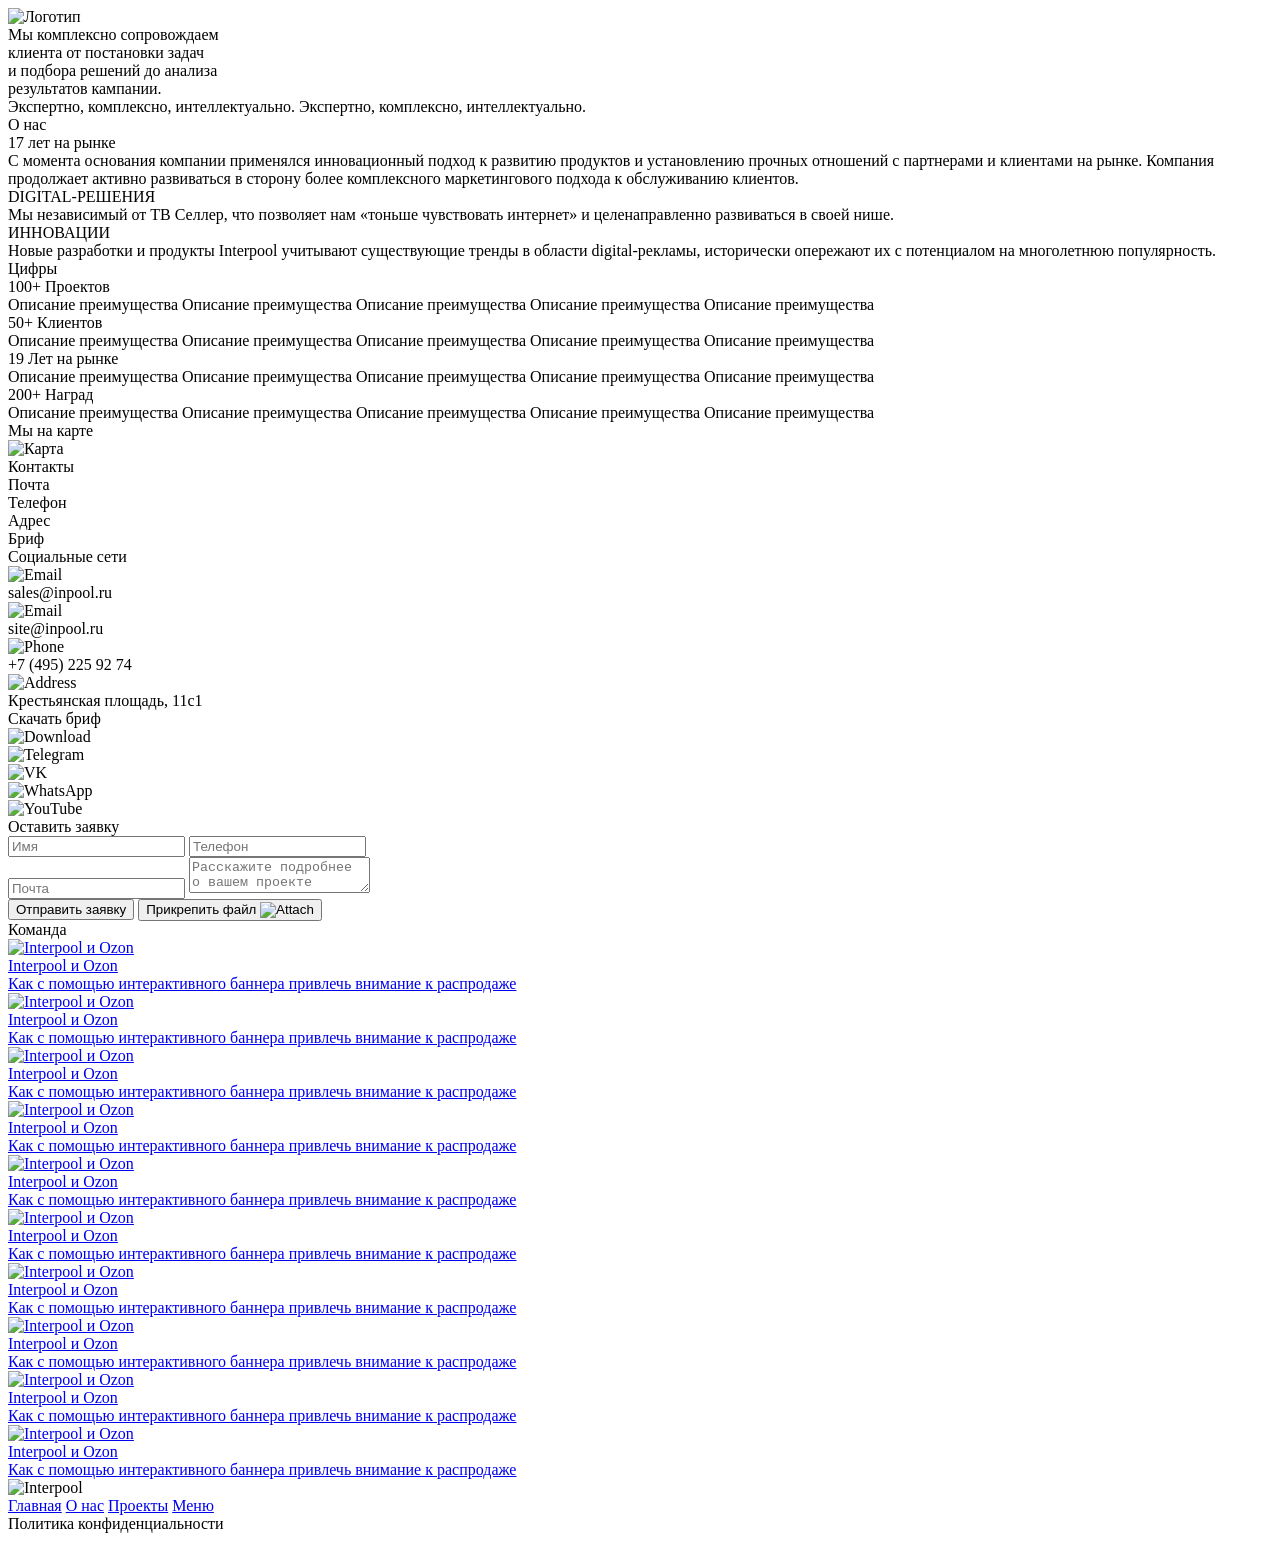
==== about_index.html @ a1ccbcf1 "Add files via upload" ====
<!DOCTYPE html>
<html lang="ru">
<head>
    <meta charset="UTF-8">
    <meta name="viewport" content="width=device-width, initial-scale=1.0">
    <title>О нас - Interpool</title>
    
    <link href="https://db.onlinewebfonts.com/c/f02cf2e6e27a17bcfe9efa18c041c208?family=Redcollar" rel="stylesheet">
    
    <link href="https://fonts.googleapis.com/css2?family=Manrope:wght@400&display=swap" rel="stylesheet">
    
    <link href="https://db.onlinewebfonts.com/c/6b6e6c7b7b7b7b7b7b7b7b7b7b7b7b7b?family=TT+Commons+Regular" rel="stylesheet">
    
    <script src="https://cdnjs.cloudflare.com/ajax/libs/gsap/3.12.5/gsap.min.js"></script>
    
    <link rel="stylesheet" href="css/about_style.css">
</head>
<body>
    <div class="main-container">
        <header class="header">
            <div class="logo">
                <img src="imgs/logo.png" alt="Логотип">
            </div>
            <div class="burger-menu" id="burgerMenu">
                <span></span>
                <span></span>
                <span></span>
            </div>
        </header>
        
        <div class="hero-text">
            Мы <span class="red-text">комплексно</span> сопровождаем<br>
            клиента от постановки задач<br>
            и подбора решений до анализа<br>
            <span class="red-text">результатов</span> кампании.
        </div>
        
        <div class="dark-section">
            <div class="marquee-container">
                <div class="marquee-track">
                    <span class="marquee-text">Экспертно, комплексно, интеллектуально.</span>
                    <span class="marquee-text">Экспертно, комплексно, интеллектуально.</span>
                </div>
            </div>
            
            <div class="about-content-block">
                <div class="about-title">О нас</div>
                
                <div class="about-description-grid">
                    <div class="about-column">
                        <div class="about-subtitle">17 лет на рынке</div>
                        <div class="about-text">
                            С момента основания компании применялся инновационный подход к развитию продуктов и установлению прочных отношений с партнерами и клиентами на рынке. Компания продолжает активно развиваться в сторону более комплексного маркетингового подхода к обслуживанию клиентов.
                        </div>
                    </div>
                    
                    <div class="about-column">
                        <div class="about-subtitle">DIGITAL-РЕШЕНИЯ</div>
                        <div class="about-text">
                            Мы независимый от ТВ Селлер, что позволяет нам «тоньше чувствовать интернет» и целенаправленно развиваться в своей нише.
                        </div>
                    </div>
                    
                    <div class="about-column">
                        <div class="about-subtitle">ИННОВАЦИИ</div>
                        <div class="about-text">
                            Новые разработки и продукты Interpool учитывают существующие тренды в области digital-рекламы, исторически опережают их с потенциалом на многолетнюю популярность.
                        </div>
                    </div>
                </div>
            </div>
            
            <div class="numbers-section">
                <div class="numbers-title">Цифры</div>
                
                <div class="numbers-grid">
                    <div class="number-item">
                        <div class="number-value">
                            <span class="number">100+</span>
                            <span class="number-label">Проектов</span>
                        </div>
                        <div class="number-description">
                            Описание преимущества Описание преимущества Описание преимущества Описание преимущества Описание преимущества
                        </div>
                    </div>
                    
                    <div class="number-item">
                        <div class="number-value">
                            <span class="number">50+</span>
                            <span class="number-label">Клиентов</span>
                        </div>
                        <div class="number-description">
                            Описание преимущества Описание преимущества Описание преимущества Описание преимущества Описание преимущества
                        </div>
                    </div>
                    
                    <div class="number-item">
                        <div class="number-value">
                            <span class="number">19</span>
                            <span class="number-label">Лет на рынке</span>
                        </div>
                        <div class="number-description">
                            Описание преимущества Описание преимущества Описание преимущества Описание преимущества Описание преимущества
                        </div>
                    </div>
                    
                    <div class="number-item">
                        <div class="number-value">
                            <span class="number">200+</span>
                            <span class="number-label">Наград</span>
                        </div>
                        <div class="number-description">
                            Описание преимущества Описание преимущества Описание преимущества Описание преимущества Описание преимущества
                        </div>
                    </div>
                </div>
            </div>
            
            <div class="map-section">
                <div class="map-title">Мы на карте</div>
                <div class="map-container">
                    <img src="imgs/map.png" alt="Карта" class="map-image">
                </div>
            </div>
            
            <div class="contacts-section">
                <div class="contacts-title">Контакты</div>
                
                <div class="contacts-wrapper">
                    <div class="contacts-headers">
                        <div class="contact-header">Почта</div>
                        <div class="contact-header">Телефон</div>
                        <div class="contact-header">Адрес</div>
                        <div class="contact-header">Бриф</div>
                        <div class="contact-header">Социальные сети</div>
                    </div>
                    
                    <div class="contacts-grid">
                        <div class="contact-column">
                            <div class="contact-item">
                                <div class="contact-icon">
                                    <img src="imgs/mail.png" alt="Email" class="contact-icon-img">
                                </div>
                                <div class="contact-text">sales@inpool.ru</div>
                            </div>
                            <div class="contact-item secondary-email">
                                <div class="contact-icon">
                                    <img src="imgs/mail.png" alt="Email" class="contact-icon-img">
                                </div>
                                <div class="contact-text">site@inpool.ru</div>
                            </div>
                        </div>
                        
                        <div class="contact-column">
                            <div class="contact-item">
                                <div class="contact-icon">
                                    <img src="imgs/phone.png" alt="Phone" class="contact-icon-img">
                                </div>
                                <div class="contact-text">+7 (495) 225 92 74</div>
                            </div>
                        </div>
                        
                        <div class="contact-column">
                            <div class="contact-item">
                                <div class="contact-icon">
                                    <img src="imgs/indicator.png" alt="Address" class="contact-icon-img">
                                </div>
                                <div class="contact-text">Крестьянская площадь, 11с1</div>
                            </div>
                        </div>
                        
                        <div class="contact-column">
                            <div class="contact-item brief-item">
                                <div class="contact-text">Скачать бриф</div>
                                <div class="contact-icon">
                                    <img src="imgs/loading.png" alt="Download" class="contact-icon-img">
                                </div>
                            </div>
                        </div>
                        
                        <div class="contact-column">
                            <div class="contact-item social-item">
                                <div class="contact-icon">
                                    <img src="imgs/tg.png" alt="Telegram" class="contact-icon-img">
                                </div>
                                <div class="contact-icon">
                                    <img src="imgs/vk.png" alt="VK" class="contact-icon-img">
                                </div>
                                <div class="contact-icon">
                                    <img src="imgs/whatsapp.png" alt="WhatsApp" class="contact-icon-img">
                                </div>
                                <div class="contact-icon">
                                    <img src="imgs/youtube.png" alt="YouTube" class="contact-icon-img">
                                </div>
                            </div>
                        </div>
                    </div>
                </div>
            </div>
            
            <div class="form-section">
                <div class="form-title">Оставить заявку</div>
                
                <div class="form-container">
                    <div class="form-row">
                        <input type="text" class="form-input form-input-half" placeholder="Имя">
                        <input type="tel" class="form-input form-input-half" placeholder="Телефон">
                    </div>
                    
                    <input type="email" class="form-input form-input-full" placeholder="Почта">
                    
                    <textarea class="form-textarea" placeholder="Расскажите подробнее о вашем проекте"></textarea>
                </div>
                
                <div class="form-buttons">
                    <button class="form-btn form-btn-primary">Отправить заявку</button>
                    <button class="form-btn form-btn-secondary">
                        Прикрепить файл
                        <img src="imgs/loading.png" alt="Attach" class="btn-icon">
                    </button>
                </div>
            </div>
        </div>
        
        <div class="team-section">
            <div class="team-title">Команда</div>
            
            <div class="team-container" id="teamContainer">
                <div class="team-wrapper">
                    <a href="#" class="team-item-link">
                        <div class="team-item">
                            <div class="team-image">
                                <img src="imgs/checker.png" alt="Interpool и Ozon" class="team-img">
                            </div>
                            <div class="team-content">
                                <div class="team-name">Interpool и Ozon</div>
                                <div class="team-description">Как с помощью интерактивного баннера привлечь внимание к распродаже</div>
                            </div>
                        </div>
                    </a>
                    
                    <a href="#" class="team-item-link">
                        <div class="team-item">
                            <div class="team-image">
                                <img src="imgs/checker.png" alt="Interpool и Ozon" class="team-img">
                            </div>
                            <div class="team-content">
                                <div class="team-name">Interpool и Ozon</div>
                                <div class="team-description">Как с помощью интерактивного баннера привлечь внимание к распродаже</div>
                            </div>
                        </div>
                    </a>
                    
                    <a href="#" class="team-item-link">
                        <div class="team-item">
                            <div class="team-image">
                                <img src="imgs/checker.png" alt="Interpool и Ozon" class="team-img">
                            </div>
                            <div class="team-content">
                                <div class="team-name">Interpool и Ozon</div>
                                <div class="team-description">Как с помощью интерактивного баннера привлечь внимание к распродаже</div>
                            </div>
                        </div>
                    </a>
                    
                    <a href="#" class="team-item-link">
                        <div class="team-item">
                            <div class="team-image">
                                <img src="imgs/checker.png" alt="Interpool и Ozon" class="team-img">
                            </div>
                            <div class="team-content">
                                <div class="team-name">Interpool и Ozon</div>
                                <div class="team-description">Как с помощью интерактивного баннера привлечь внимание к распродаже</div>
                            </div>
                        </div>
                    </a>
                    
                    <a href="#" class="team-item-link">
                        <div class="team-item">
                            <div class="team-image">
                                <img src="imgs/checker.png" alt="Interpool и Ozon" class="team-img">
                            </div>
                            <div class="team-content">
                                <div class="team-name">Interpool и Ozon</div>
                                <div class="team-description">Как с помощью интерактивного баннера привлечь внимание к распродаже</div>
                            </div>
                        </div>
                    </a>
                    
                    <a href="#" class="team-item-link">
                        <div class="team-item">
                            <div class="team-image">
                                <img src="imgs/checker.png" alt="Interpool и Ozon" class="team-img">
                            </div>
                            <div class="team-content">
                                <div class="team-name">Interpool и Ozon</div>
                                <div class="team-description">Как с помощью интерактивного баннера привлечь внимание к распродаже</div>
                            </div>
                        </div>
                    </a>
                    
                    <a href="#" class="team-item-link">
                        <div class="team-item">
                            <div class="team-image">
                                <img src="imgs/checker.png" alt="Interpool и Ozon" class="team-img">
                            </div>
                            <div class="team-content">
                                <div class="team-name">Interpool и Ozon</div>
                                <div class="team-description">Как с помощью интерактивного баннера привлечь внимание к распродаже</div>
                            </div>
                        </div>
                    </a>
                    
                    <a href="#" class="team-item-link">
                        <div class="team-item">
                            <div class="team-image">
                                <img src="imgs/checker.png" alt="Interpool и Ozon" class="team-img">
                            </div>
                            <div class="team-content">
                                <div class="team-name">Interpool и Ozon</div>
                                <div class="team-description">Как с помощью интерактивного баннера привлечь внимание к распродаже</div>
                            </div>
                        </div>
                    </a>
                    
                    <a href="#" class="team-item-link">
                        <div class="team-item">
                            <div class="team-image">
                                <img src="imgs/checker.png" alt="Interpool и Ozon" class="team-img">
                            </div>
                            <div class="team-content">
                                <div class="team-name">Interpool и Ozon</div>
                                <div class="team-description">Как с помощью интерактивного баннера привлечь внимание к распродаже</div>
                            </div>
                        </div>
                    </a>
                    
                    <a href="#" class="team-item-link">
                        <div class="team-item">
                            <div class="team-image">
                                <img src="imgs/checker.png" alt="Interpool и Ozon" class="team-img">
                            </div>
                            <div class="team-content">
                                <div class="team-name">Interpool и Ozon</div>
                                <div class="team-description">Как с помощью интерактивного баннера привлечь внимание к распродаже</div>
                            </div>
                        </div>
                    </a>
                </div>
            </div>
        </div>
        
        <div class="content-placeholder"></div>
        
        <footer class="footer">
            <div class="footer-content">
                <div class="footer-logo">
                    <img src="imgs/logo_big.png" alt="Interpool">
                </div>
                
                <div class="footer-right">
                    <div class="footer-nav">
                        <a href="main_index.html" class="footer-nav-link">Главная</a>
                        <a href="about_index.html" class="footer-nav-link">О нас</a>
                        <a href="case_index.html" class="footer-nav-link">Проекты</a>
                        <a href="index.html" class="footer-nav-link">Меню</a>
                    </div>
                    
                    <div class="footer-policy">
                        Политика конфиденциальности
                    </div>
                </div>
            </div>
        </footer>
    </div>
    
    <script src="js/about_script.js"></script>
</body>
</html>
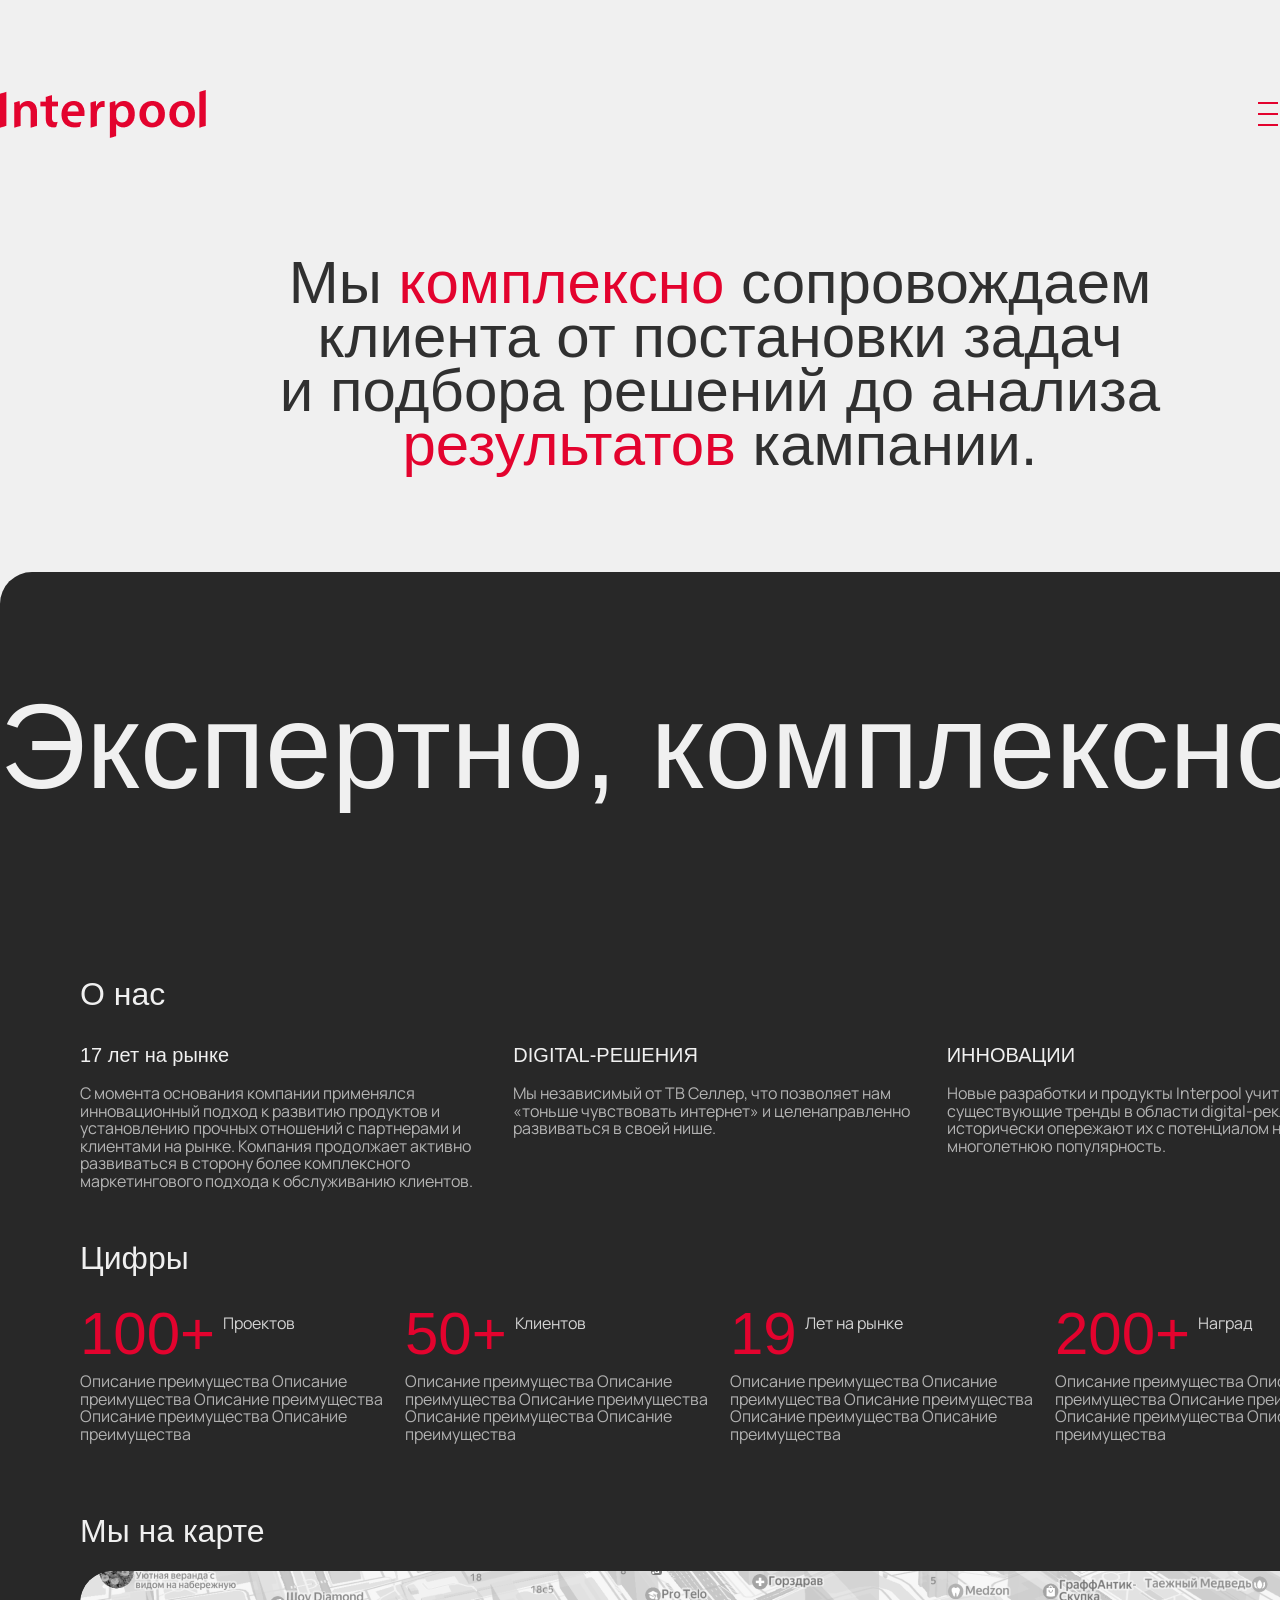
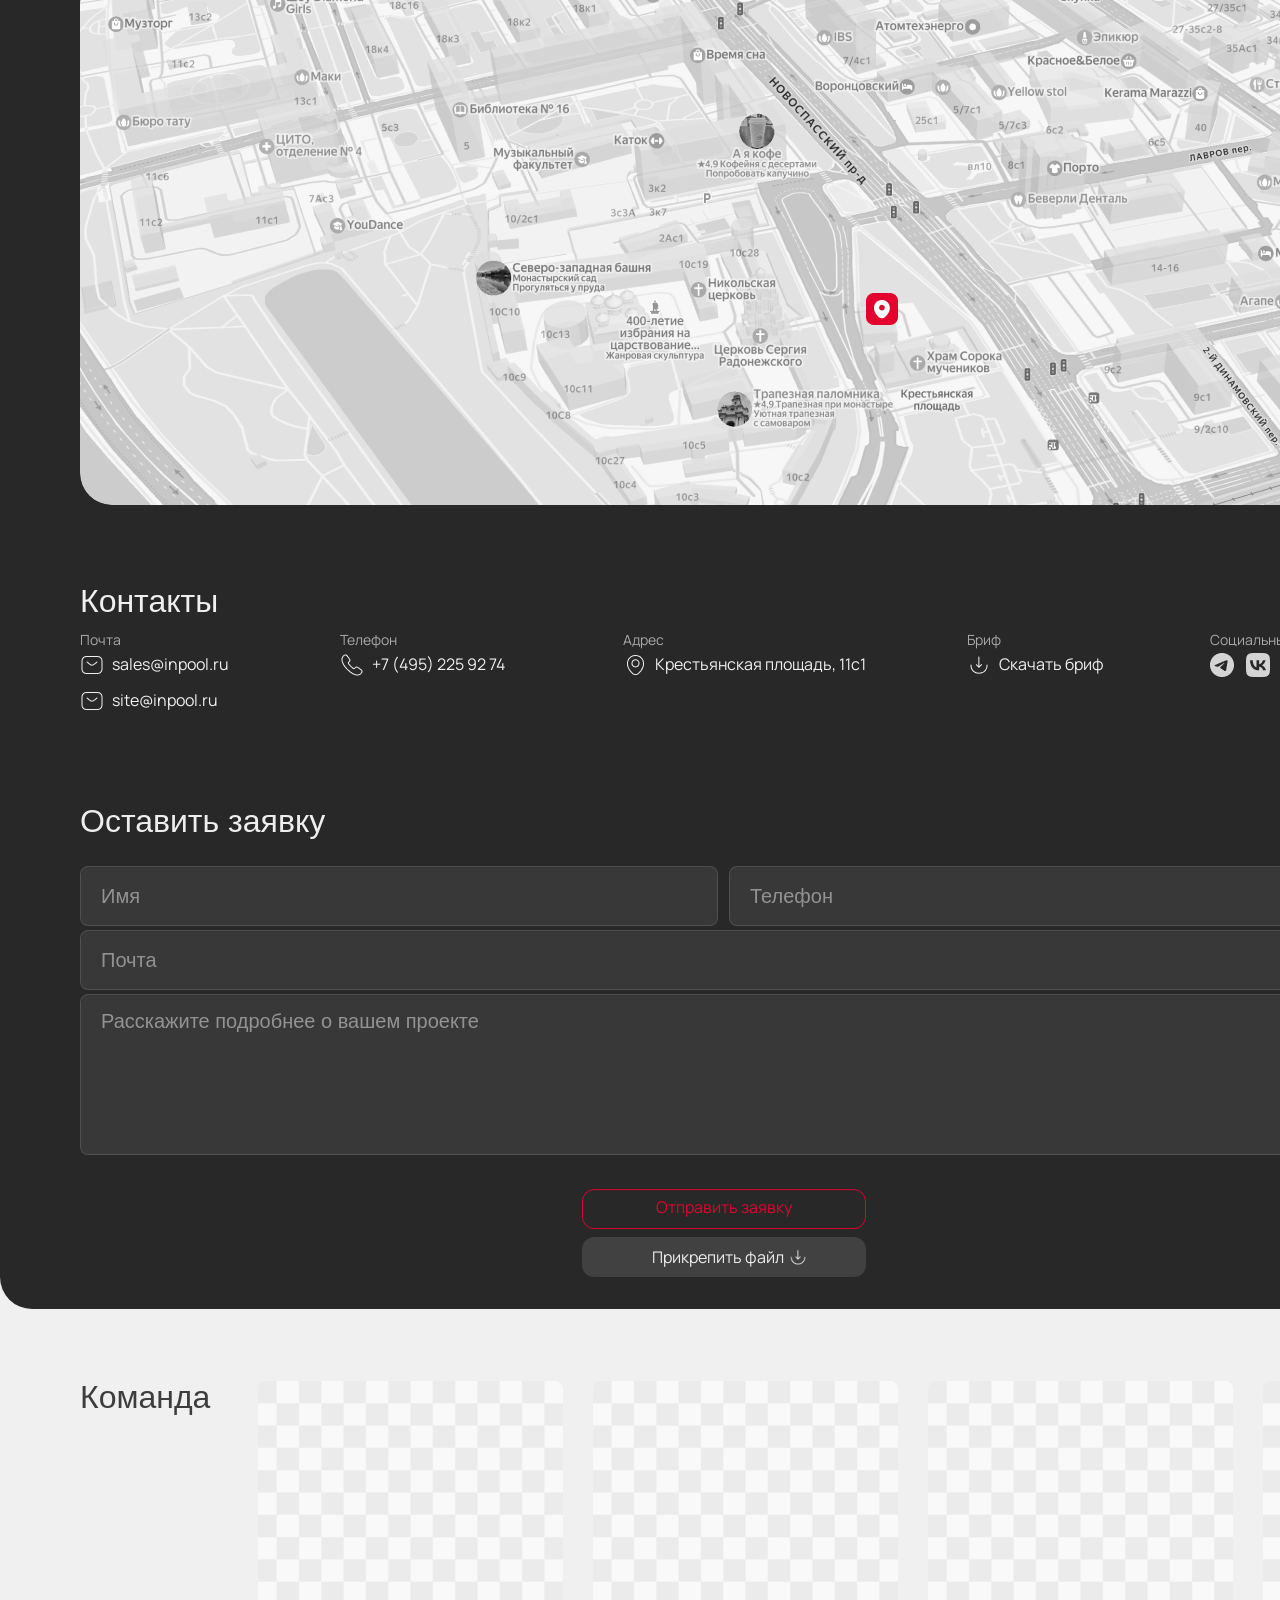
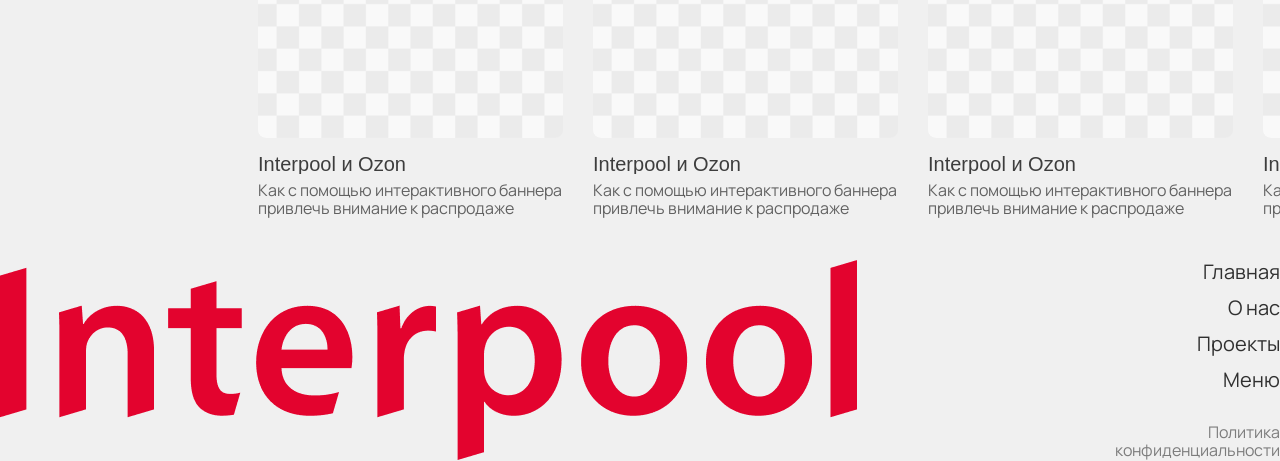
==== commit 85890e57: "Add files via upload" ====
--- a/about_index.html
+++ b/about_index.html
@@ -28,201 +28,205 @@
             </div>
         </header>
         
-        <div class="hero-text">
-            Мы <span class="red-text">комплексно</span> сопровождаем<br>
-            клиента от постановки задач<br>
-            и подбора решений до анализа<br>
-            <span class="red-text">результатов</span> кампании.
-        </div>
+        <section class="hero-section">
+            <div class="hero-text">
+                Мы <span class="red-text">комплексно</span> сопровождаем<br>
+                клиента от постановки задач<br>
+                и подбора решений до анализа<br>
+                <span class="red-text">результатов</span> кампании.
+            </div>
+        </section>
         
-        <div class="dark-section">
-            <div class="marquee-container">
-                <div class="marquee-track">
-                    <span class="marquee-text">Экспертно, комплексно, интеллектуально.</span>
-                    <span class="marquee-text">Экспертно, комплексно, интеллектуально.</span>
-                </div>
-            </div>
-            
-            <div class="about-content-block">
-                <div class="about-title">О нас</div>
-                
-                <div class="about-description-grid">
-                    <div class="about-column">
-                        <div class="about-subtitle">17 лет на рынке</div>
-                        <div class="about-text">
-                            С момента основания компании применялся инновационный подход к развитию продуктов и установлению прочных отношений с партнерами и клиентами на рынке. Компания продолжает активно развиваться в сторону более комплексного маркетингового подхода к обслуживанию клиентов.
-                        </div>
-                    </div>
-                    
-                    <div class="about-column">
-                        <div class="about-subtitle">DIGITAL-РЕШЕНИЯ</div>
-                        <div class="about-text">
-                            Мы независимый от ТВ Селлер, что позволяет нам «тоньше чувствовать интернет» и целенаправленно развиваться в своей нише.
-                        </div>
-                    </div>
-                    
-                    <div class="about-column">
-                        <div class="about-subtitle">ИННОВАЦИИ</div>
-                        <div class="about-text">
-                            Новые разработки и продукты Interpool учитывают существующие тренды в области digital-рекламы, исторически опережают их с потенциалом на многолетнюю популярность.
-                        </div>
-                    </div>
-                </div>
-            </div>
-            
-            <div class="numbers-section">
-                <div class="numbers-title">Цифры</div>
-                
-                <div class="numbers-grid">
-                    <div class="number-item">
-                        <div class="number-value">
-                            <span class="number">100+</span>
-                            <span class="number-label">Проектов</span>
-                        </div>
-                        <div class="number-description">
-                            Описание преимущества Описание преимущества Описание преимущества Описание преимущества Описание преимущества
-                        </div>
-                    </div>
-                    
-                    <div class="number-item">
-                        <div class="number-value">
-                            <span class="number">50+</span>
-                            <span class="number-label">Клиентов</span>
-                        </div>
-                        <div class="number-description">
-                            Описание преимущества Описание преимущества Описание преимущества Описание преимущества Описание преимущества
-                        </div>
-                    </div>
-                    
-                    <div class="number-item">
-                        <div class="number-value">
-                            <span class="number">19</span>
-                            <span class="number-label">Лет на рынке</span>
-                        </div>
-                        <div class="number-description">
-                            Описание преимущества Описание преимущества Описание преимущества Описание преимущества Описание преимущества
-                        </div>
-                    </div>
-                    
-                    <div class="number-item">
-                        <div class="number-value">
-                            <span class="number">200+</span>
-                            <span class="number-label">Наград</span>
-                        </div>
-                        <div class="number-description">
-                            Описание преимущества Описание преимущества Описание преимущества Описание преимущества Описание преимущества
-                        </div>
-                    </div>
-                </div>
-            </div>
-            
-            <div class="map-section">
-                <div class="map-title">Мы на карте</div>
-                <div class="map-container">
-                    <img src="imgs/map.png" alt="Карта" class="map-image">
-                </div>
-            </div>
-            
-            <div class="contacts-section">
-                <div class="contacts-title">Контакты</div>
-                
-                <div class="contacts-wrapper">
-                    <div class="contacts-headers">
-                        <div class="contact-header">Почта</div>
-                        <div class="contact-header">Телефон</div>
-                        <div class="contact-header">Адрес</div>
-                        <div class="contact-header">Бриф</div>
-                        <div class="contact-header">Социальные сети</div>
-                    </div>
-                    
-                    <div class="contacts-grid">
-                        <div class="contact-column">
-                            <div class="contact-item">
-                                <div class="contact-icon">
-                                    <img src="imgs/mail.png" alt="Email" class="contact-icon-img">
-                                </div>
-                                <div class="contact-text">sales@inpool.ru</div>
-                            </div>
-                            <div class="contact-item secondary-email">
-                                <div class="contact-icon">
-                                    <img src="imgs/mail.png" alt="Email" class="contact-icon-img">
-                                </div>
-                                <div class="contact-text">site@inpool.ru</div>
-                            </div>
-                        </div>
-                        
-                        <div class="contact-column">
-                            <div class="contact-item">
-                                <div class="contact-icon">
-                                    <img src="imgs/phone.png" alt="Phone" class="contact-icon-img">
-                                </div>
-                                <div class="contact-text">+7 (495) 225 92 74</div>
-                            </div>
-                        </div>
-                        
-                        <div class="contact-column">
-                            <div class="contact-item">
-                                <div class="contact-icon">
-                                    <img src="imgs/indicator.png" alt="Address" class="contact-icon-img">
-                                </div>
-                                <div class="contact-text">Крестьянская площадь, 11с1</div>
-                            </div>
-                        </div>
-                        
-                        <div class="contact-column">
-                            <div class="contact-item brief-item">
-                                <div class="contact-text">Скачать бриф</div>
-                                <div class="contact-icon">
-                                    <img src="imgs/loading.png" alt="Download" class="contact-icon-img">
-                                </div>
-                            </div>
-                        </div>
-                        
-                        <div class="contact-column">
-                            <div class="contact-item social-item">
-                                <div class="contact-icon">
-                                    <img src="imgs/tg.png" alt="Telegram" class="contact-icon-img">
-                                </div>
-                                <div class="contact-icon">
-                                    <img src="imgs/vk.png" alt="VK" class="contact-icon-img">
-                                </div>
-                                <div class="contact-icon">
-                                    <img src="imgs/whatsapp.png" alt="WhatsApp" class="contact-icon-img">
-                                </div>
-                                <div class="contact-icon">
-                                    <img src="imgs/youtube.png" alt="YouTube" class="contact-icon-img">
-                                </div>
-                            </div>
-                        </div>
-                    </div>
-                </div>
-            </div>
-            
-            <div class="form-section">
-                <div class="form-title">Оставить заявку</div>
-                
-                <div class="form-container">
-                    <div class="form-row">
-                        <input type="text" class="form-input form-input-half" placeholder="Имя">
-                        <input type="tel" class="form-input form-input-half" placeholder="Телефон">
-                    </div>
-                    
-                    <input type="email" class="form-input form-input-full" placeholder="Почта">
-                    
-                    <textarea class="form-textarea" placeholder="Расскажите подробнее о вашем проекте"></textarea>
-                </div>
-                
-                <div class="form-buttons">
-                    <button class="form-btn form-btn-primary">Отправить заявку</button>
-                    <button class="form-btn form-btn-secondary">
-                        Прикрепить файл
-                        <img src="imgs/loading.png" alt="Attach" class="btn-icon">
-                    </button>
-                </div>
-            </div>
-        </div>
+        <section class="dark-section">
+            <div class="dark-container">
+                <div class="marquee-container">
+                    <div class="marquee-track">
+                        <span class="marquee-text">Экспертно, комплексно, интеллектуально.</span>
+                        <span class="marquee-text">Экспертно, комплексно, интеллектуально.</span>
+                    </div>
+                </div>
+                
+                <div class="about-content-block">
+                    <div class="about-title">О нас</div>
+                    
+                    <div class="about-description-grid">
+                        <div class="about-column">
+                            <div class="about-subtitle">17 лет на рынке</div>
+                            <div class="about-text">
+                                С момента основания компании применялся инновационный подход к развитию продуктов и установлению прочных отношений с партнерами и клиентами на рынке. Компания продолжает активно развиваться в сторону более комплексного маркетингового подхода к обслуживанию клиентов.
+                            </div>
+                        </div>
+                        
+                        <div class="about-column">
+                            <div class="about-subtitle">DIGITAL-РЕШЕНИЯ</div>
+                            <div class="about-text">
+                                Мы независимый от ТВ Селлер, что позволяет нам «тоньше чувствовать интернет» и целенаправленно развиваться в своей нише.
+                            </div>
+                        </div>
+                        
+                        <div class="about-column">
+                            <div class="about-subtitle">ИННОВАЦИИ</div>
+                            <div class="about-text">
+                                Новые разработки и продукты Interpool учитывают существующие тренды в области digital-рекламы, исторически опережают их с потенциалом на многолетнюю популярность.
+                            </div>
+                        </div>
+                    </div>
+                </div>
+                
+                <div class="numbers-section">
+                    <div class="numbers-title">Цифры</div>
+                    
+                    <div class="numbers-grid">
+                        <div class="number-item">
+                            <div class="number-value">
+                                <span class="number">100+</span>
+                                <span class="number-label">Проектов</span>
+                            </div>
+                            <div class="number-description">
+                                Описание преимущества Описание преимущества Описание преимущества Описание преимущества Описание преимущества
+                            </div>
+                        </div>
+                        
+                        <div class="number-item">
+                            <div class="number-value">
+                                <span class="number">50+</span>
+                                <span class="number-label">Клиентов</span>
+                            </div>
+                            <div class="number-description">
+                                Описание преимущества Описание преимущества Описание преимущества Описание преимущества Описание преимущества
+                            </div>
+                        </div>
+                        
+                        <div class="number-item">
+                            <div class="number-value">
+                                <span class="number">19</span>
+                                <span class="number-label">Лет на рынке</span>
+                            </div>
+                            <div class="number-description">
+                                Описание преимущества Описание преимущества Описание преимущества Описание преимущества Описание преимущества
+                            </div>
+                        </div>
+                        
+                        <div class="number-item">
+                            <div class="number-value">
+                                <span class="number">200+</span>
+                                <span class="number-label">Наград</span>
+                            </div>
+                            <div class="number-description">
+                                Описание преимущества Описание преимущества Описание преимущества Описание преимущества Описание преимущества
+                            </div>
+                        </div>
+                    </div>
+                </div>
+                
+                <div class="map-section">
+                    <div class="map-title">Мы на карте</div>
+                    <div class="map-container">
+                        <img src="imgs/map.png" alt="Карта" class="map-image">
+                    </div>
+                </div>
+                
+                <div class="contacts-section">
+                    <div class="contacts-title">Контакты</div>
+                    
+                    <div class="contacts-wrapper">
+                        <div class="contacts-headers">
+                            <div class="contact-header">Почта</div>
+                            <div class="contact-header">Телефон</div>
+                            <div class="contact-header">Адрес</div>
+                            <div class="contact-header">Бриф</div>
+                            <div class="contact-header">Социальные сети</div>
+                        </div>
+                        
+                        <div class="contacts-grid">
+                            <div class="contact-column">
+                                <div class="contact-item">
+                                    <div class="contact-icon">
+                                        <img src="imgs/mail.png" alt="Email" class="contact-icon-img">
+                                    </div>
+                                    <div class="contact-text">sales@inpool.ru</div>
+                                </div>
+                                <div class="contact-item secondary-email">
+                                    <div class="contact-icon">
+                                        <img src="imgs/mail.png" alt="Email" class="contact-icon-img">
+                                    </div>
+                                    <div class="contact-text">site@inpool.ru</div>
+                                </div>
+                            </div>
+                            
+                            <div class="contact-column">
+                                <div class="contact-item">
+                                    <div class="contact-icon">
+                                        <img src="imgs/phone.png" alt="Phone" class="contact-icon-img">
+                                    </div>
+                                    <div class="contact-text">+7 (495) 225 92 74</div>
+                                </div>
+                            </div>
+                            
+                            <div class="contact-column">
+                                <div class="contact-item">
+                                    <div class="contact-icon">
+                                        <img src="imgs/indicator.png" alt="Address" class="contact-icon-img">
+                                    </div>
+                                    <div class="contact-text">Крестьянская площадь, 11с1</div>
+                                </div>
+                            </div>
+                            
+                            <div class="contact-column">
+                                <div class="contact-item brief-item">
+                                    <div class="contact-text">Скачать бриф</div>
+                                    <div class="contact-icon">
+                                        <img src="imgs/loading.png" alt="Download" class="contact-icon-img">
+                                    </div>
+                                </div>
+                            </div>
+                            
+                            <div class="contact-column">
+                                <div class="contact-item social-item">
+                                    <div class="contact-icon">
+                                        <img src="imgs/tg.png" alt="Telegram" class="contact-icon-img">
+                                    </div>
+                                    <div class="contact-icon">
+                                        <img src="imgs/vk.png" alt="VK" class="contact-icon-img">
+                                    </div>
+                                    <div class="contact-icon">
+                                        <img src="imgs/whatsapp.png" alt="WhatsApp" class="contact-icon-img">
+                                    </div>
+                                    <div class="contact-icon">
+                                        <img src="imgs/youtube.png" alt="YouTube" class="contact-icon-img">
+                                    </div>
+                                </div>
+                            </div>
+                        </div>
+                    </div>
+                </div>
+                
+                <div class="form-section">
+                    <div class="form-title">Оставить заявку</div>
+                    
+                    <div class="form-container">
+                        <div class="form-row">
+                            <input type="text" class="form-input form-input-half" placeholder="Имя">
+                            <input type="tel" class="form-input form-input-half" placeholder="Телефон">
+                        </div>
+                        
+                        <input type="email" class="form-input form-input-full" placeholder="Почта">
+                        
+                        <textarea class="form-textarea" placeholder="Расскажите подробнее о вашем проекте"></textarea>
+                    </div>
+                    
+                    <div class="form-buttons">
+                        <button class="form-btn form-btn-primary">Отправить заявку</button>
+                        <button class="form-btn form-btn-secondary">
+                            Прикрепить файл
+                            <img src="imgs/loading.png" alt="Attach" class="btn-icon">
+                        </button>
+                    </div>
+                </div>
+            </div>
+        </section>
         
-        <div class="team-section">
+        <section class="team-section">
             <div class="team-title">Команда</div>
             
             <div class="team-container" id="teamContainer">
@@ -348,9 +352,7 @@
                     </a>
                 </div>
             </div>
-        </div>
-        
-        <div class="content-placeholder"></div>
+        </section>
         
         <footer class="footer">
             <div class="footer-content">
--- a/css/about_style.css
+++ b/css/about_style.css
@@ -0,0 +1,1674 @@
+* {
+    margin: 0;
+    padding: 0;
+    box-sizing: border-box;
+}
+
+body {
+    background-color: #F0F0F0;
+    min-height: 100vh;
+    font-family: "Redcollar", -apple-system, BlinkMacSystemFont, 'Segoe UI', Roboto, sans-serif;
+    display: flex;
+    justify-content: center;
+    align-items: flex-start;
+}
+
+.main-container {
+    width: 1440px;
+    min-height: 3276px;
+    background-color: #F0F0F0;
+    position: relative;
+    margin-top: 60px;
+    padding-bottom: 260px;
+}
+
+.header {
+    position: absolute;
+    top: 30px;
+    left: 50%;
+    transform: translateX(-50%);
+    width: 1280px;
+    height: 48px;
+    display: flex;
+    justify-content: space-between;
+    align-items: center;
+    z-index: 100;
+}
+
+.logo {
+    width: 205.71px;
+    height: 48px;
+}
+
+.logo img {
+    width: 100%;
+    height: 100%;
+    object-fit: contain;
+}
+
+.burger-menu {
+    width: 24px;
+    height: 24px;
+    cursor: pointer;
+    display: flex;
+    flex-direction: column;
+    justify-content: space-between;
+    align-items: center;
+}
+
+.burger-menu span {
+    display: block;
+    width: 20px;
+    height: 2px;
+    background-color: #E3032E;
+    transition: all 0.3s ease;
+}
+
+.burger-menu:hover span {
+    width: 22px;
+}
+
+.hero-text {
+    position: absolute;
+    top: 196px;
+    left: 120px;
+    width: 1200px;
+    height: 216px;
+    font-family: "Redcollar", sans-serif;
+    font-weight: 400;
+    font-size: 60px;
+    line-height: 90%;
+    letter-spacing: 0%;
+    text-align: center;
+    color: #000000CC;
+    z-index: 90;
+}
+
+.red-text {
+    color: #E3032E;
+}
+
+.dark-section {
+    position: absolute;
+    top: 512px;
+    left: 0;
+    width: 1440px;
+    height: 2337px;
+    background-color: #282828;
+    border-radius: 32px;
+    z-index: 40;
+    overflow: hidden;
+}
+
+.marquee-container {
+    position: absolute;
+    top: 120px;
+    left: 0;
+    width: 100%;
+    height: 216px;
+    overflow: hidden;
+    white-space: nowrap;
+    z-index: 50;
+}
+
+.marquee-track {
+    display: inline-flex;
+    animation: marquee 20s linear infinite;
+    will-change: transform;
+}
+
+.marquee-text {
+    font-family: "Redcollar", sans-serif;
+    font-weight: 400;
+    font-size: 120px;
+    line-height: 90%;
+    letter-spacing: 0%;
+    color: #F0F0F0;
+    white-space: nowrap;
+    padding-right: 50px;
+    display: inline-block;
+}
+
+@keyframes marquee {
+    0% {
+        transform: translateX(0);
+    }
+    100% {
+        transform: translateX(-50%);
+    }
+}
+
+.marquee-container:hover .marquee-track {
+    animation-play-state: paused;
+}
+
+.about-content-block {
+    position: absolute;
+    top: 406px;
+    left: 80px;
+    width: 1280px;
+    height: 465px;
+    z-index: 50;
+}
+
+.about-title {
+    width: 1280px;
+    height: 27px;
+    font-family: "Redcollar", sans-serif;
+    font-weight: 400;
+    font-size: 32px;
+    line-height: 100%;
+    letter-spacing: 0%;
+    color: #F0F0F0;
+    margin-bottom: 40px;
+}
+
+.about-description-grid {
+    display: flex;
+    gap: 20px;
+    width: 1280px;
+}
+
+.about-column {
+    flex: 1;
+    display: flex;
+    flex-direction: column;
+    gap: 20px;
+}
+
+.about-subtitle {
+    font-family: "Redcollar", sans-serif;
+    font-weight: 400;
+    font-size: 20px;
+    line-height: 100%;
+    letter-spacing: 0%;
+    color: #F0F0F0;
+    height: 20px;
+    white-space: nowrap;
+}
+
+.about-text {
+    font-family: "Manrope", sans-serif;
+    font-weight: 400;
+    font-size: 16px;
+    line-height: 110%;
+    letter-spacing: -1%;
+    color: #F0F0F0;
+    opacity: 0.7;
+    width: 413px;
+    min-height: 108px;
+}
+
+.about-column:nth-child(1) .about-text {
+    height: 108px;
+}
+
+.about-column:nth-child(2) .about-text {
+    height: 72px;
+}
+
+.about-column:nth-child(3) .about-text {
+    height: 72px;
+}
+
+.numbers-section {
+    position: absolute;
+    top: 670px;
+    left: 80px;
+    width: 1280px;
+    height: 203px;
+    z-index: 50;
+}
+
+.numbers-title {
+    width: 1280px;
+    height: 35px;
+    font-family: "Redcollar", sans-serif;
+    font-weight: 400;
+    font-size: 32px;
+    line-height: 100%;
+    letter-spacing: 0%;
+    color: #F0F0F0;
+    margin-bottom: 30px;
+}
+
+.numbers-grid {
+    display: flex;
+    gap: 20px;
+    width: 1280px;
+    height: 138px;
+}
+
+.number-item {
+    width: 305px;
+    height: 138px;
+    display: flex;
+    flex-direction: column;
+    gap: 12px;
+}
+
+.number-value {
+    display: flex;
+    align-items: flex-start;
+    gap: 8px;
+    height: 54px;
+}
+
+.number {
+    font-family: "Redcollar", sans-serif;
+    font-weight: 400;
+    font-size: 60px;
+    line-height: 90%;
+    letter-spacing: 0%;
+    color: #E3032E;
+    white-space: nowrap;
+}
+
+.number-label {
+    font-family: "Manrope", sans-serif;
+    font-weight: 400;
+    font-size: 16px;
+    line-height: 110%;
+    letter-spacing: -1%;
+    color: #FFFFFF;
+    opacity: 0.8;
+    white-space: nowrap;
+    align-self: flex-start;
+    margin-top: 8px;
+}
+
+.number-description {
+    width: 305px;
+    height: 72px;
+    font-family: "Manrope", sans-serif;
+    font-weight: 400;
+    font-size: 16px;
+    line-height: 110%;
+    letter-spacing: -1%;
+    color: #FFFFFFCC;
+    opacity: 0.8;
+    overflow: hidden;
+}
+
+.map-section {
+    position: absolute;
+    top: 943px;
+    left: 80px;
+    width: 1280px;
+    height: 590px;
+    display: flex;
+    flex-direction: column;
+    gap: 32px;
+    z-index: 50;
+}
+
+.map-title {
+    width: 1280px;
+    height: 24px;
+    font-family: "Redcollar", sans-serif;
+    font-weight: 400;
+    font-size: 32px;
+    line-height: 100%;
+    letter-spacing: 0%;
+    color: #F0F0F0;
+}
+
+.map-container {
+    width: 1280px;
+    height: 534px;
+    border-radius: 32px;
+    overflow: hidden;
+}
+
+.map-image {
+    width: 100%;
+    height: 100%;
+    object-fit: cover;
+    display: block;
+}
+
+.contacts-section {
+    position: absolute;
+    top: 1613px;
+    left: 80px;
+    width: 1280px;
+    height: 140px;
+    display: flex;
+    flex-direction: column;
+    gap: 16px;
+    z-index: 50;
+}
+
+.contacts-title {
+    width: 1280px;
+    height: 24px;
+    font-family: "Redcollar", sans-serif;
+    font-weight: 400;
+    font-size: 32px;
+    line-height: 100%;
+    letter-spacing: 0%;
+    color: #F0F0F0;
+    margin-bottom: 8px;
+}
+
+.contacts-headers {
+    display: flex;
+    justify-content: space-between;
+    width: 1280px;
+    height: 20px;
+}
+
+.contact-header {
+    font-family: "Manrope", sans-serif;
+    font-weight: 400;
+    font-size: 14px;
+    line-height: 100%;
+    letter-spacing: -1%;
+    color: #FFFFFF;
+    opacity: 0.6;
+}
+
+.contact-header:nth-child(1) { width: 116px; }
+.contact-header:nth-child(2) { width: 140px; }
+.contact-header:nth-child(3) { width: 200px; }
+.contact-header:nth-child(4) { width: 100px; }
+.contact-header:nth-child(5) { width: 150px; }
+
+.contacts-grid {
+    display: flex;
+    justify-content: space-between;
+    width: 1280px;
+    height: 84px;
+}
+
+.contact-column {
+    display: flex;
+    flex-direction: column;
+    gap: 12px;
+    height: 84px;
+}
+
+.contact-column:nth-child(1) { width: 116px; }
+.contact-column:nth-child(2) { width: 140px; }
+.contact-column:nth-child(3) { width: 200px; }
+.contact-column:nth-child(4) { width: 100px; }
+.contact-column:nth-child(5) { width: 150px; }
+
+.contact-item {
+    display: flex;
+    align-items: center;
+    gap: 8px;
+    height: 24px;
+}
+
+.brief-item {
+    flex-direction: row-reverse;
+    justify-content: flex-end;
+}
+
+.contact-icon {
+    width: 24px;
+    height: 24px;
+    flex-shrink: 0;
+}
+
+.contact-icon-img {
+    width: 100%;
+    height: 100%;
+    object-fit: contain;
+    display: block;
+}
+
+.contact-text {
+    font-family: "Manrope", sans-serif;
+    font-weight: 400;
+    font-size: 16px;
+    line-height: 110%;
+    letter-spacing: -1%;
+    color: #F0F0F0;
+    white-space: nowrap;
+}
+
+.social-item {
+    gap: 12px;
+}
+
+.secondary-email {
+    margin-top: 0;
+}
+
+.form-section {
+    position: absolute;
+    top: 1833px;
+    left: 80px;
+    width: 1287px;
+    display: flex;
+    flex-direction: column;
+    gap: 32px;
+    z-index: 50;
+}
+
+.form-title {
+    width: 1287px;
+    height: 29px;
+    font-family: "Redcollar", sans-serif;
+    font-weight: 400;
+    font-size: 32px;
+    line-height: 100%;
+    letter-spacing: 0%;
+    color: #F0F0F0;
+}
+
+.form-container {
+    width: 1287px;
+    display: flex;
+    flex-direction: column;
+    gap: 4px;
+}
+
+.form-row {
+    display: flex;
+    gap: 11px;
+    width: 1287px;
+    height: 60px;
+}
+
+.form-input {
+    background: rgba(255, 255, 255, 0.08);
+    border: 1px solid rgba(255, 255, 255, 0.12);
+    border-radius: 8px;
+    padding: 16px 20px;
+    font-family: "Redcollar", sans-serif;
+    font-weight: 400;
+    font-size: 20px;
+    line-height: 100%;
+    letter-spacing: 0%;
+    color: #F0F0F0;
+    outline: none;
+    transition: all 0.3s ease;
+}
+
+.form-input::placeholder {
+    color: rgba(240, 240, 240, 0.5);
+    font-family: "Redcollar", sans-serif;
+    font-size: 20px;
+}
+
+.form-input:focus {
+    border-color: #E3032E;
+    background: rgba(227, 3, 46, 0.08);
+}
+
+.form-input-half {
+    width: 638px;
+    height: 60px;
+}
+
+.form-input-full {
+    width: 1287px;
+    height: 60px;
+}
+
+.form-textarea {
+    width: 1287px;
+    height: 161px;
+    background: rgba(255, 255, 255, 0.08);
+    border: 1px solid rgba(255, 255, 255, 0.12);
+    border-radius: 8px;
+    padding: 16px 20px;
+    font-family: "Redcollar", sans-serif;
+    font-weight: 400;
+    font-size: 20px;
+    line-height: 100%;
+    letter-spacing: 0%;
+    color: #F0F0F0;
+    outline: none;
+    resize: none;
+    transition: all 0.3s ease;
+}
+
+.form-textarea::placeholder {
+    color: rgba(240, 240, 240, 0.5);
+    font-family: "Redcollar", sans-serif;
+    font-size: 20px;
+}
+
+.form-textarea:focus {
+    border-color: #E3032E;
+    background: rgba(227, 3, 46, 0.08);
+}
+
+.form-buttons {
+    display: flex;
+    flex-direction: column;
+    align-items: center;
+    gap: 8px;
+    width: 100%;
+    margin-top: 2px;
+}
+
+.form-btn {
+    width: 284px;
+    height: 40px;
+    border-radius: 12px;
+    font-family: "Manrope", sans-serif;
+    font-weight: 400;
+    font-size: 16px;
+    line-height: 100%;
+    letter-spacing: -1%;
+    cursor: pointer;
+    transition: all 0.3s ease;
+    display: flex;
+    align-items: center;
+    justify-content: center;
+    border: none;
+    background: transparent;
+}
+
+.form-btn-primary {
+    width: 284px;
+    height: 40px;
+    border-radius: 12px;
+    border: 1px solid #E3032E;
+    background: transparent;
+    color: #E3032E;
+    font-family: "Manrope", sans-serif;
+    font-weight: 400;
+    font-size: 16px;
+    line-height: 100%;
+    letter-spacing: -1%;
+    padding: 8px 32px 12px 32px;
+    cursor: pointer;
+    transition: all 0.3s ease;
+    display: flex;
+    align-items: center;
+    justify-content: center;
+    gap: 10px;
+}
+
+.form-btn-primary:hover {
+    background: rgba(227, 3, 46, 0.1);
+    transform: scale(1.02);
+}
+
+.form-btn-primary:active {
+    transform: scale(0.98);
+}
+
+.form-btn-secondary {
+    width: 284px;
+    height: 40px;
+    border-radius: 12px;
+    background: rgba(255, 255, 255, 0.12);
+    border: none;
+    color: #F0F0F0;
+    font-family: "Manrope", sans-serif;
+    font-weight: 400;
+    font-size: 16px;
+    line-height: 100%;
+    letter-spacing: -1%;
+    padding: 8px 20px 8px 32px;
+    cursor: pointer;
+    transition: all 0.3s ease;
+    display: flex;
+    align-items: center;
+    justify-content: center;
+    gap: 4px;
+}
+
+.form-btn-secondary:hover {
+    background: rgba(255, 255, 255, 0.2);
+    transform: scale(1.02);
+}
+
+.form-btn-secondary:active {
+    transform: scale(0.98);
+}
+
+.btn-icon {
+    width: 20px;
+    height: 20px;
+    object-fit: contain;
+}
+
+/* Секция Команда - исправленная версия с прокруткой */
+.team-section {
+    position: absolute;
+    top: 2919px;
+    left: 80px;
+    width: 1280px; /* Изменено с 1605px на 1280px */
+    height: 441px;
+    display: flex;
+    justify-content: space-between;
+    align-items: flex-start;
+    z-index: 50;
+    opacity: 1;
+    overflow: hidden; /* Добавлено скрытие выходящего контента */
+}
+
+.team-title {
+    width: 158px;
+    height: 32px;
+    font-family: "Redcollar", sans-serif;
+    font-weight: 400;
+    font-size: 32px;
+    line-height: 100%;
+    color: #000000CC;
+    flex-shrink: 0;
+    margin-right: 0;
+}
+
+.team-container {
+    width: calc(100% - 178px);
+    height: 441px;
+    overflow-x: auto; /* Включена горизонтальная прокрутка */
+    overflow-y: hidden;
+    scrollbar-width: none;
+    -ms-overflow-style: none;
+    padding-bottom: 10px;
+    cursor: grab;
+    margin-left: 20px;
+}
+
+.team-container:active {
+    cursor: grabbing;
+}
+
+.team-container::-webkit-scrollbar {
+    display: none;
+}
+
+.team-wrapper {
+    display: flex;
+    gap: 30px;
+    width: max-content; /* Автоматическая ширина под контент */
+    padding-right: 30px;
+}
+
+.team-item-link {
+    text-decoration: none;
+    display: block;
+    transition: transform 0.3s ease;
+}
+
+.team-item-link:hover {
+    transform: translateY(-8px);
+}
+
+.team-item-link:active {
+    transform: translateY(-4px);
+}
+
+.team-item {
+    width: 305px;
+    height: 441px;
+    display: flex;
+    flex-direction: column;
+    gap: 16px;
+    flex-shrink: 0;
+}
+
+.team-image {
+    width: 305px;
+    height: 357px;
+    overflow: hidden;
+    background-color: #F0F0F0;
+    transition: all 0.4s ease;
+    border-radius: 8px;
+}
+
+.team-item-link:hover .team-image {
+    box-shadow: 0 20px 30px rgba(0, 0, 0, 0.3);
+}
+
+.team-img {
+    width: 100%;
+    height: 100%;
+    object-fit: cover;
+    display: block;
+    transition: transform 0.5s ease;
+}
+
+.team-item-link:hover .team-img {
+    transform: scale(1.08);
+}
+
+.team-content {
+    width: 305px;
+    display: flex;
+    flex-direction: column;
+    gap: 8px;
+}
+
+.team-name {
+    width: 100%;
+    height: 20px;
+    font-family: "Redcollar", sans-serif;
+    font-weight: 400;
+    font-size: 20px;
+    line-height: 100%;
+    color: #000000CC;
+    transition: color 0.3s ease;
+    white-space: nowrap;
+    overflow: hidden;
+    text-overflow: ellipsis;
+}
+
+.team-item-link:hover .team-name {
+    color: #E3032E;
+}
+
+.team-description {
+    width: 100%;
+    height: 36px;
+    font-family: "Manrope", sans-serif;
+    font-weight: 400;
+    font-size: 16px;
+    line-height: 110%;
+    letter-spacing: -1%;
+    color: #000000CC;
+    opacity: 0.8;
+    transition: color 0.3s ease;
+    display: -webkit-box;
+    -webkit-box-orient: vertical;
+    overflow: hidden;
+    text-overflow: ellipsis;
+    word-wrap: break-word;
+}
+
+.team-item-link:hover .team-description {
+    color: #E3032E;
+}
+
+.content-placeholder {
+    width: 100%;
+    height: 2300px;
+    margin-top: 412px;
+}
+
+.footer {
+    position: absolute;
+    left: 50%;
+    top: 3400px;
+    transform: translateX(-50%);
+    width: 1280px;
+    height: 200px;
+    background-color: transparent;
+    z-index: 50;
+}
+
+.footer-content {
+    width: 100%;
+    height: 100%;
+    display: flex;
+    justify-content: space-between;
+    align-items: flex-start;
+    padding: 0;
+    position: relative;
+}
+
+.footer-logo {
+    width: 857px;
+    height: 200px;
+}
+
+.footer-logo img {
+    width: 100%;
+    height: 100%;
+    object-fit: cover;
+    display: block;
+}
+
+.footer-right {
+    display: flex;
+    flex-direction: column;
+    align-items: flex-end;
+    justify-content: space-between;
+    height: 200px;
+    padding: 0;
+    position: relative;
+}
+
+.footer-nav {
+    display: flex;
+    flex-direction: column;
+    align-items: flex-end;
+    gap: 12px;
+    width: 106px;
+    margin-top: 0;
+    position: absolute;
+    top: 0;
+    right: 0;
+}
+
+.footer-nav-link {
+    width: 106px;
+    height: 24px;
+    font-family: "Manrope", sans-serif;
+    font-weight: 400;
+    font-size: 20px;
+    line-height: 120%;
+    letter-spacing: -1%;
+    text-align: right;
+    color: #000000CC;
+    text-decoration: none;
+    transition: color 0.3s ease;
+    display: block;
+}
+
+.footer-nav-link:hover {
+    color: #E3032E;
+}
+
+.footer-policy {
+    width: 200px;
+    height: 36px;
+    font-family: "Manrope", sans-serif;
+    font-weight: 400;
+    font-size: 16px;
+    line-height: 110%;
+    letter-spacing: -1%;
+    color: #000000CC;
+    opacity: 0.6;
+    transition: opacity 0.3s ease;
+    cursor: pointer;
+    position: absolute;
+    bottom: 0;
+    right: 0;
+    text-align: right;
+}
+
+.footer-policy:hover {
+    opacity: 1;
+    color: #E3032E;
+}
+
+@media screen and (max-width: 480px) {
+    body {
+        overflow-x: hidden;
+        width: 100%;
+        background-color: #F0F0F0;
+    }
+
+    .main-container {
+        width: 100%;
+        min-height: 3200px;
+        margin: 0;
+        padding-bottom: 0;
+        overflow-x: hidden;
+        position: relative;
+        background-color: #F0F0F0;
+    }
+
+    .header {
+        position: absolute;
+        width: 342px;
+        height: 24.033px;
+        top: 24px;
+        left: 24px;
+        right: auto;
+        transform: none;
+        display: flex;
+        justify-content: space-between;
+        align-items: center;
+        z-index: 100;
+    }
+
+    .logo {
+        width: auto;
+        height: 24.033px;
+    }
+
+    .logo img {
+        width: auto;
+        height: 24.033px;
+        object-fit: contain;
+    }
+
+    .burger-menu {
+        width: 24px;
+        height: 24.033px;
+        display: flex;
+        flex-direction: column;
+        justify-content: space-between;
+    }
+
+    .burger-menu span {
+        width: 20px;
+        height: 2px;
+        background-color: #E3032E;
+    }
+
+    .hero-text {
+        position: absolute;
+        top: 92px;
+        left: 50%;
+        transform: translateX(-50%);
+        width: 390px;
+        height: 156px;
+        font-family: "Redcollar", sans-serif;
+        font-weight: 400;
+        font-size: 26px;
+        line-height: 100%;
+        letter-spacing: 0%;
+        text-align: center;
+        color: #000000CC;
+        z-index: 90;
+        white-space: normal;
+    }
+
+    .dark-section {
+        position: absolute;
+        top: 291px;
+        left: 50%;
+        transform: translateX(-50%);
+        width: 390px;
+        height: auto;
+        min-height: 1800px;
+        background-color: #282828;
+        border-radius: 16px;
+        z-index: 40;
+        overflow: visible;
+    }
+
+    .marquee-container {
+        display: none;
+    }
+
+    .about-content-block {
+        position: absolute;
+        top: 40px;
+        left: 24px;
+        width: 342px;
+        height: auto;
+        z-index: 50;
+    }
+
+    .about-title {
+        width: 332px;
+        height: 20px;
+        font-family: "Redcollar", sans-serif;
+        font-weight: 400;
+        font-size: 20px;
+        line-height: 100%;
+        letter-spacing: 0%;
+        color: #F0F0F0;
+        margin-bottom: 8px;
+    }
+
+    .about-description-grid {
+        display: flex;
+        flex-direction: column;
+        gap: 0px;
+        width: 342px;
+    }
+
+    .about-column {
+        flex: 1;
+        display: flex;
+        flex-direction: column;
+        gap: 0px;
+    }
+
+    .about-subtitle {
+        font-family: "Redcollar", sans-serif;
+        font-weight: 400;
+        font-size: 16px;
+        line-height: 100%;
+        letter-spacing: 0%;
+        color: #F0F0F0;
+        height: 16px;
+        white-space: nowrap;
+    }
+
+    .about-text {
+        font-family: "TT Commons", "Manrope", sans-serif;
+        font-weight: 400;
+        font-size: 12px;
+        line-height: 100%;
+        letter-spacing: 0%;
+        color: #F0F0F0;
+        opacity: 0.7;
+        width: 342px;
+        min-height: auto;
+    }
+
+    .numbers-section {
+        position: absolute;
+        top: 360px;
+        left: 24px;
+        width: 342px;
+        height: auto;
+        z-index: 50;
+    }
+
+    .numbers-title {
+        width: 332px;
+        height: 20px;
+        font-family: "Redcollar", sans-serif;
+        font-weight: 400;
+        font-size: 20px;
+        line-height: 100%;
+        letter-spacing: 0%;
+        color: #F0F0F0;
+        margin-bottom: 24px;
+    }
+
+    .numbers-grid {
+        display: grid;
+        grid-template-columns: 1fr 1fr;
+        gap: 24px 20px;
+        width: 342px;
+        height: auto;
+    }
+
+    .number-item {
+        width: 100%;
+        height: auto;
+        display: flex;
+        flex-direction: column;
+        gap: 8px;
+    }
+
+    .number-value {
+        display: flex;
+        align-items: baseline;
+        gap: 8px;
+        height: auto;
+    }
+
+    .number {
+        font-family: "Redcollar", sans-serif;
+        font-weight: 400;
+        font-size: 26px;
+        line-height: 100%;
+        letter-spacing: 0%;
+        color: #E3032E;
+        white-space: nowrap;
+        width: auto;
+        height: 26px;
+    }
+
+    .number-label {
+        font-family: "TT Commons", sans-serif;
+        font-weight: 400;
+        font-size: 12px;
+        line-height: 100%;
+        letter-spacing: 0%;
+        color: #FFFFFF;
+        opacity: 0.8;
+        white-space: nowrap;
+        width: auto;
+        height: 12px;
+    }
+
+    .number-description {
+        width: 100%;
+        max-width: 161px;
+        height: 60px;
+        font-family: "TT Commons", sans-serif;
+        font-weight: 400;
+        font-size: 12px;
+        line-height: 100%;
+        letter-spacing: 0%;
+        color: #FFFFFFCC;
+        opacity: 0.8;
+        overflow: hidden;
+    }
+
+    .map-section {
+        position: absolute;
+        top: 620px;
+        left: 24px;
+        width: 342px;
+        height: auto;
+        display: flex;
+        flex-direction: column;
+        gap: 12px;
+        z-index: 50;
+    }
+
+    .map-title {
+        width: 332px;
+        height: 20px;
+        font-family: "Redcollar", sans-serif;
+        font-weight: 400;
+        font-size: 20px;
+        line-height: 100%;
+        letter-spacing: 0%;
+        color: #F0F0F0;
+    }
+
+    .map-container {
+        width: 342px;
+        height: 204px;
+        border-radius: 8px;
+        overflow: hidden;
+    }
+
+    .map-image {
+        width: 100%;
+        height: 100%;
+        object-fit: cover;
+        display: block;
+    }
+
+    .contacts-section {
+        position: absolute;
+        top: 904px;
+        left: 24px;
+        width: 342px;
+        height: auto;
+        display: flex;
+        flex-direction: column;
+        gap: 20px;
+        z-index: 50;
+    }
+
+    .contacts-title {
+        width: 106px;
+        height: 20px;
+        font-family: "Redcollar", sans-serif;
+        font-weight: 400;
+        font-size: 20px;
+        line-height: 100%;
+        letter-spacing: 0%;
+        color: #F0F0F0;
+        margin-bottom: 0;
+    }
+
+    .contacts-wrapper {
+        display: grid;
+        grid-template-columns: 1fr 1fr;
+        gap: 20px;
+        width: 342px;
+    }
+
+    .contacts-headers {
+        display: flex;
+        flex-direction: column;
+        gap: 20px;
+        width: 100%;
+    }
+
+    .contact-header {
+        font-family: "Redcollar", sans-serif;
+        font-weight: 400;
+        font-size: 16px;
+        line-height: 100%;
+        letter-spacing: 0%;
+        color: #FFFFFF;
+        opacity: 1;
+        width: auto;
+        height: 16px;
+    }
+
+    .contacts-grid {
+        display: flex;
+        flex-direction: column;
+        gap: 20px;
+        width: 100%;
+    }
+
+    .contact-column {
+        display: flex;
+        flex-direction: column;
+        gap: 12px;
+        width: auto;
+        height: auto;
+    }
+
+    .contact-item {
+        display: flex;
+        align-items: center;
+        gap: 8px;
+        height: auto;
+    }
+
+    .brief-item {
+        flex-direction: row-reverse;
+        justify-content: flex-end;
+    }
+
+    .contact-icon {
+        width: 20px;
+        height: 20px;
+        flex-shrink: 0;
+    }
+
+    .contact-icon-img {
+        width: 100%;
+        height: 100%;
+        object-fit: contain;
+        display: block;
+    }
+
+    .contact-text {
+        font-family: "TT Commons", sans-serif;
+        font-weight: 400;
+        font-size: 12px;
+        line-height: 100%;
+        letter-spacing: 0%;
+        color: #F0F0F0;
+        white-space: nowrap;
+    }
+
+    .social-item {
+        gap: 12px;
+        flex-wrap: wrap;
+    }
+
+    .secondary-email {
+        margin-top: 0;
+    }
+
+    .form-section {
+        position: absolute;
+        top: 1238px;
+        left: 24px;
+        width: 342px;
+        display: flex;
+        flex-direction: column;
+        gap: 24px;
+        z-index: 50;
+    }
+
+    .form-title {
+        width: 183px;
+        height: 20px;
+        font-family: "Redcollar", sans-serif;
+        font-weight: 400;
+        font-size: 20px;
+        line-height: 100%;
+        letter-spacing: 0%;
+        color: #F0F0F0;
+    }
+
+    .form-container {
+        width: 342px;
+        display: flex;
+        flex-direction: column;
+        gap: 12px;
+    }
+
+    .form-row {
+        display: flex;
+        flex-direction: column;
+        gap: 12px;
+        width: 342px;
+        height: auto;
+    }
+
+    .form-input {
+        background: rgba(255, 255, 255, 0.08);
+        border: 1px solid rgba(255, 255, 255, 0.12);
+        border-radius: 8px;
+        padding: 8px 20px;
+        font-family: "Redcollar", sans-serif;
+        font-weight: 400;
+        font-size: 14px;
+        line-height: 100%;
+        letter-spacing: 0%;
+        color: #F0F0F0;
+        outline: none;
+        transition: all 0.3s ease;
+        width: 342px;
+        height: 32px;
+    }
+
+    .form-input::placeholder {
+        color: rgba(240, 240, 240, 0.5);
+        font-family: "Redcollar", sans-serif;
+        font-size: 14px;
+    }
+
+    .form-input:focus {
+        border-color: #E3032E;
+        background: rgba(227, 3, 46, 0.08);
+    }
+
+    .form-input-half {
+        width: 342px;
+        height: 32px;
+    }
+
+    .form-input-full {
+        width: 342px;
+        height: 32px;
+    }
+
+    .form-textarea {
+        width: 342px;
+        height: 160px;
+        background: rgba(255, 255, 255, 0.08);
+        border: 1px solid rgba(255, 255, 255, 0.12);
+        border-radius: 8px;
+        padding: 8px 20px;
+        font-family: "Redcollar", sans-serif;
+        font-weight: 400;
+        font-size: 14px;
+        line-height: 100%;
+        letter-spacing: 0%;
+        color: #F0F0F0;
+        outline: none;
+        resize: none;
+        transition: all 0.3s ease;
+    }
+
+    .form-textarea::placeholder {
+        color: rgba(240, 240, 240, 0.5);
+        font-family: "Redcollar", sans-serif;
+        font-size: 14px;
+    }
+
+    .form-textarea:focus {
+        border-color: #E3032E;
+        background: rgba(227, 3, 46, 0.08);
+    }
+
+    .form-buttons {
+        display: flex;
+        flex-direction: column;
+        align-items: center;
+        gap: 12px;
+        width: 100%;
+        margin-top: 8px;
+    }
+
+    .form-btn-primary {
+        width: 284px;
+        height: 40px;
+        border-radius: 12px;
+        border: 1px solid #E3032E;
+        background: transparent;
+        color: #E3032E;
+        font-family: "Manrope", sans-serif;
+        font-weight: 400;
+        font-size: 16px;
+        line-height: 100%;
+        letter-spacing: -1%;
+        padding: 8px 32px 12px 32px;
+        cursor: pointer;
+        transition: all 0.3s ease;
+        display: flex;
+        align-items: center;
+        justify-content: center;
+        gap: 10px;
+    }
+
+    .form-btn-primary:hover {
+        background: rgba(227, 3, 46, 0.1);
+        transform: scale(1.02);
+    }
+
+    .form-btn-primary:active {
+        transform: scale(0.98);
+    }
+
+    .form-btn-secondary {
+        width: 284px;
+        height: 40px;
+        border-radius: 12px;
+        background: rgba(255, 255, 255, 0.12);
+        border: none;
+        color: #F0F0F0;
+        font-family: "Manrope", sans-serif;
+        font-weight: 400;
+        font-size: 16px;
+        line-height: 100%;
+        letter-spacing: -1%;
+        padding: 8px 20px 8px 32px;
+        cursor: pointer;
+        transition: all 0.3s ease;
+        display: flex;
+        align-items: center;
+        justify-content: center;
+        gap: 4px;
+    }
+
+    .form-btn-secondary:hover {
+        background: rgba(255, 255, 255, 0.2);
+        transform: scale(1.02);
+    }
+
+    .form-btn-secondary:active {
+        transform: scale(0.98);
+    }
+
+    .btn-icon {
+        width: 16px;
+        height: 16px;
+        object-fit: contain;
+    }
+
+    .team-section {
+        position: absolute;
+        top: 2110px;
+        left: 24px;
+        width: 342px;
+        height: auto;
+        display: flex;
+        flex-direction: column;
+        gap: 24px;
+        z-index: 50;
+    }
+
+    .team-title {
+        width: 158px;
+        height: 32px;
+        font-family: "Redcollar", sans-serif;
+        font-weight: 400;
+        font-size: 32px;
+        line-height: 100%;
+        color: #000000CC;
+    }
+
+    .team-container {
+        width: 100%;
+        height: auto;
+        overflow-x: auto;
+        overflow-y: hidden;
+        scrollbar-width: none;
+        -ms-overflow-style: none;
+        padding-bottom: 10px;
+        cursor: grab;
+    }
+
+    .team-container:active {
+        cursor: grabbing;
+    }
+
+    .team-container::-webkit-scrollbar {
+        display: none;
+    }
+
+    .team-wrapper {
+        display: flex;
+        gap: 20px;
+        width: max-content;
+        padding-right: 24px;
+    }
+
+    .team-item-link {
+        text-decoration: none;
+        display: block;
+        transition: transform 0.3s ease;
+    }
+
+    .team-item-link:hover {
+        transform: translateY(-4px);
+    }
+
+    .team-item {
+        width: 251px;
+        height: auto;
+        display: flex;
+        flex-direction: column;
+        gap: 12px;
+        flex-shrink: 0;
+    }
+
+    .team-image {
+        width: 251px;
+        height: 360px;
+        overflow: hidden;
+        background-color: #F0F0F0;
+        transition: all 0.4s ease;
+        border-radius: 8px;
+    }
+
+    .team-item-link:hover .team-image {
+        box-shadow: 0 12px 20px rgba(0, 0, 0, 0.15);
+    }
+
+    .team-img {
+        width: 100%;
+        height: 100%;
+        object-fit: cover;
+        display: block;
+        transition: transform 0.5s ease;
+    }
+
+    .team-item-link:hover .team-img {
+        transform: scale(1.05);
+    }
+
+    .team-content {
+        width: 251px;
+        display: flex;
+        flex-direction: column;
+        gap: 4px;
+    }
+
+    .team-name {
+        width: 100%;
+        font-size: 16px;
+        line-height: 100%;
+        color: #000000CC;
+        transition: color 0.3s ease;
+        white-space: nowrap;
+        overflow: hidden;
+        text-overflow: ellipsis;
+    }
+
+    .team-item-link:hover .team-name {
+        color: #E3032E;
+    }
+
+    .team-description {
+        width: 100%;
+        font-size: 14px;
+        line-height: 110%;
+        letter-spacing: -1%;
+        color: #000000CC;
+        opacity: 0.8;
+        transition: color 0.3s ease;
+        display: -webkit-box;
+        -webkit-box-orient: vertical;
+        overflow: hidden;
+        text-overflow: ellipsis;
+        word-break: break-word;
+    }
+
+    .content-placeholder {
+        display: none;
+    }
+
+    .footer {
+        position: absolute;
+        top: 2600px;
+        left: 50%;
+        transform: translateX(-50%);
+        width: 100%;
+        height: auto;
+        background-color: #F0F0F0;
+        z-index: 250;
+        padding: 0 24px 40px 24px;
+    }
+
+    .footer-content {
+        width: 100%;
+        height: auto;
+        display: flex;
+        flex-direction: column-reverse;
+        align-items: center;
+        gap: 40px;
+        padding: 0;
+        position: relative;
+    }
+
+    .footer-logo {
+        width: 342.857px;
+        height: 80px;
+        margin: 0 auto;
+    }
+
+    .footer-logo img {
+        width: 100%;
+        height: 100%;
+        object-fit: contain;
+        display: block;
+    }
+
+    .footer-right {
+        display: flex;
+        flex-direction: column;
+        align-items: center;
+        justify-content: space-between;
+        height: auto;
+        padding: 0;
+        position: relative;
+        gap: 24px;
+    }
+
+    .footer-nav {
+        display: flex;
+        flex-direction: column;
+        align-items: center;
+        gap: 16px;
+        width: auto;
+        margin-top: 0;
+        position: relative;
+        top: auto;
+        right: auto;
+    }
+
+    .footer-nav-link {
+        width: auto;
+        height: auto;
+        font-size: 20px;
+        line-height: 120%;
+        letter-spacing: -1%;
+        text-align: center;
+        color: #000000CC;
+        text-decoration: none;
+        transition: color 0.3s ease;
+        display: block;
+    }
+
+    .footer-nav-link:hover {
+        color: #E3032E;
+    }
+
+    .footer-policy {
+        width: auto;
+        height: auto;
+        font-size: 14px;
+        line-height: 110%;
+        letter-spacing: -1%;
+        color: #000000CC;
+        opacity: 0.6;
+        transition: opacity 0.3s ease;
+        cursor: pointer;
+        position: relative;
+        bottom: auto;
+        right: auto;
+        text-align: center;
+        margin-top: 0;
+    }
+
+    .footer-policy:hover {
+        opacity: 1;
+        color: #E3032E;
+    }
+}
